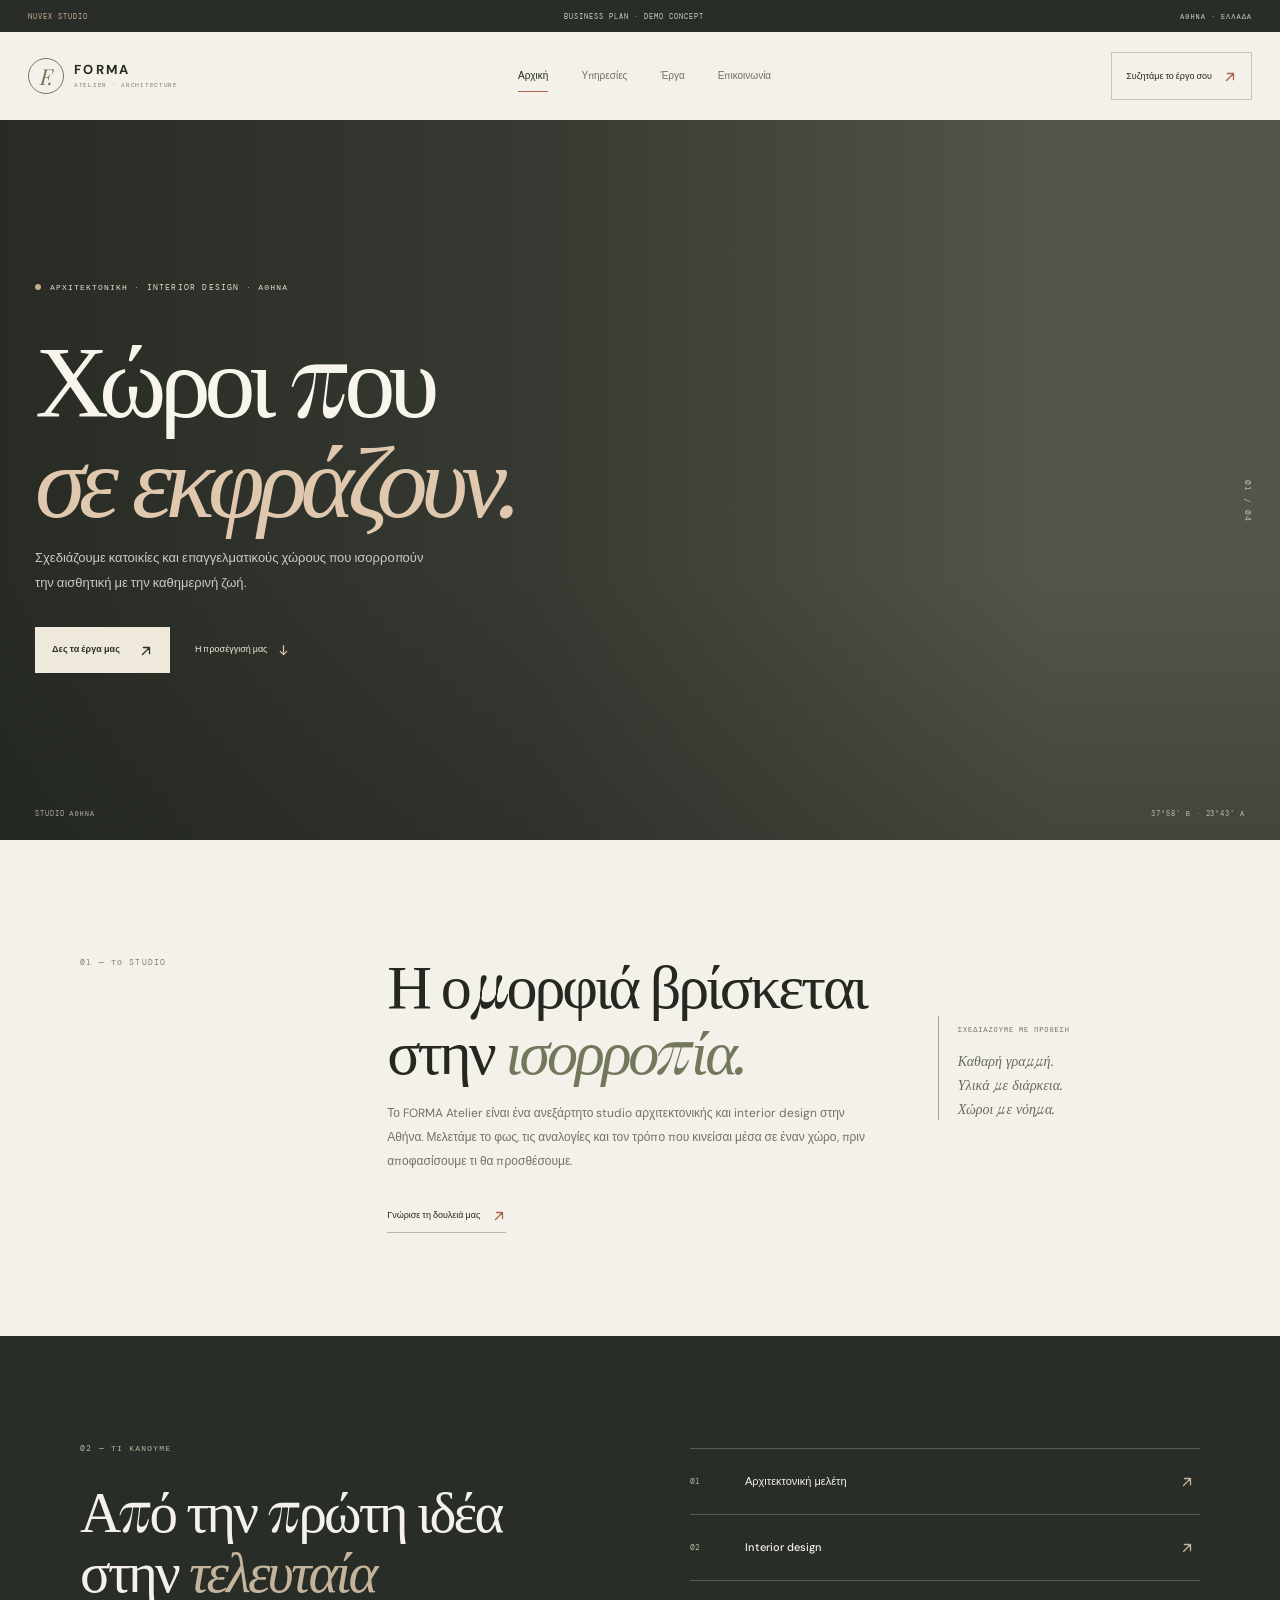
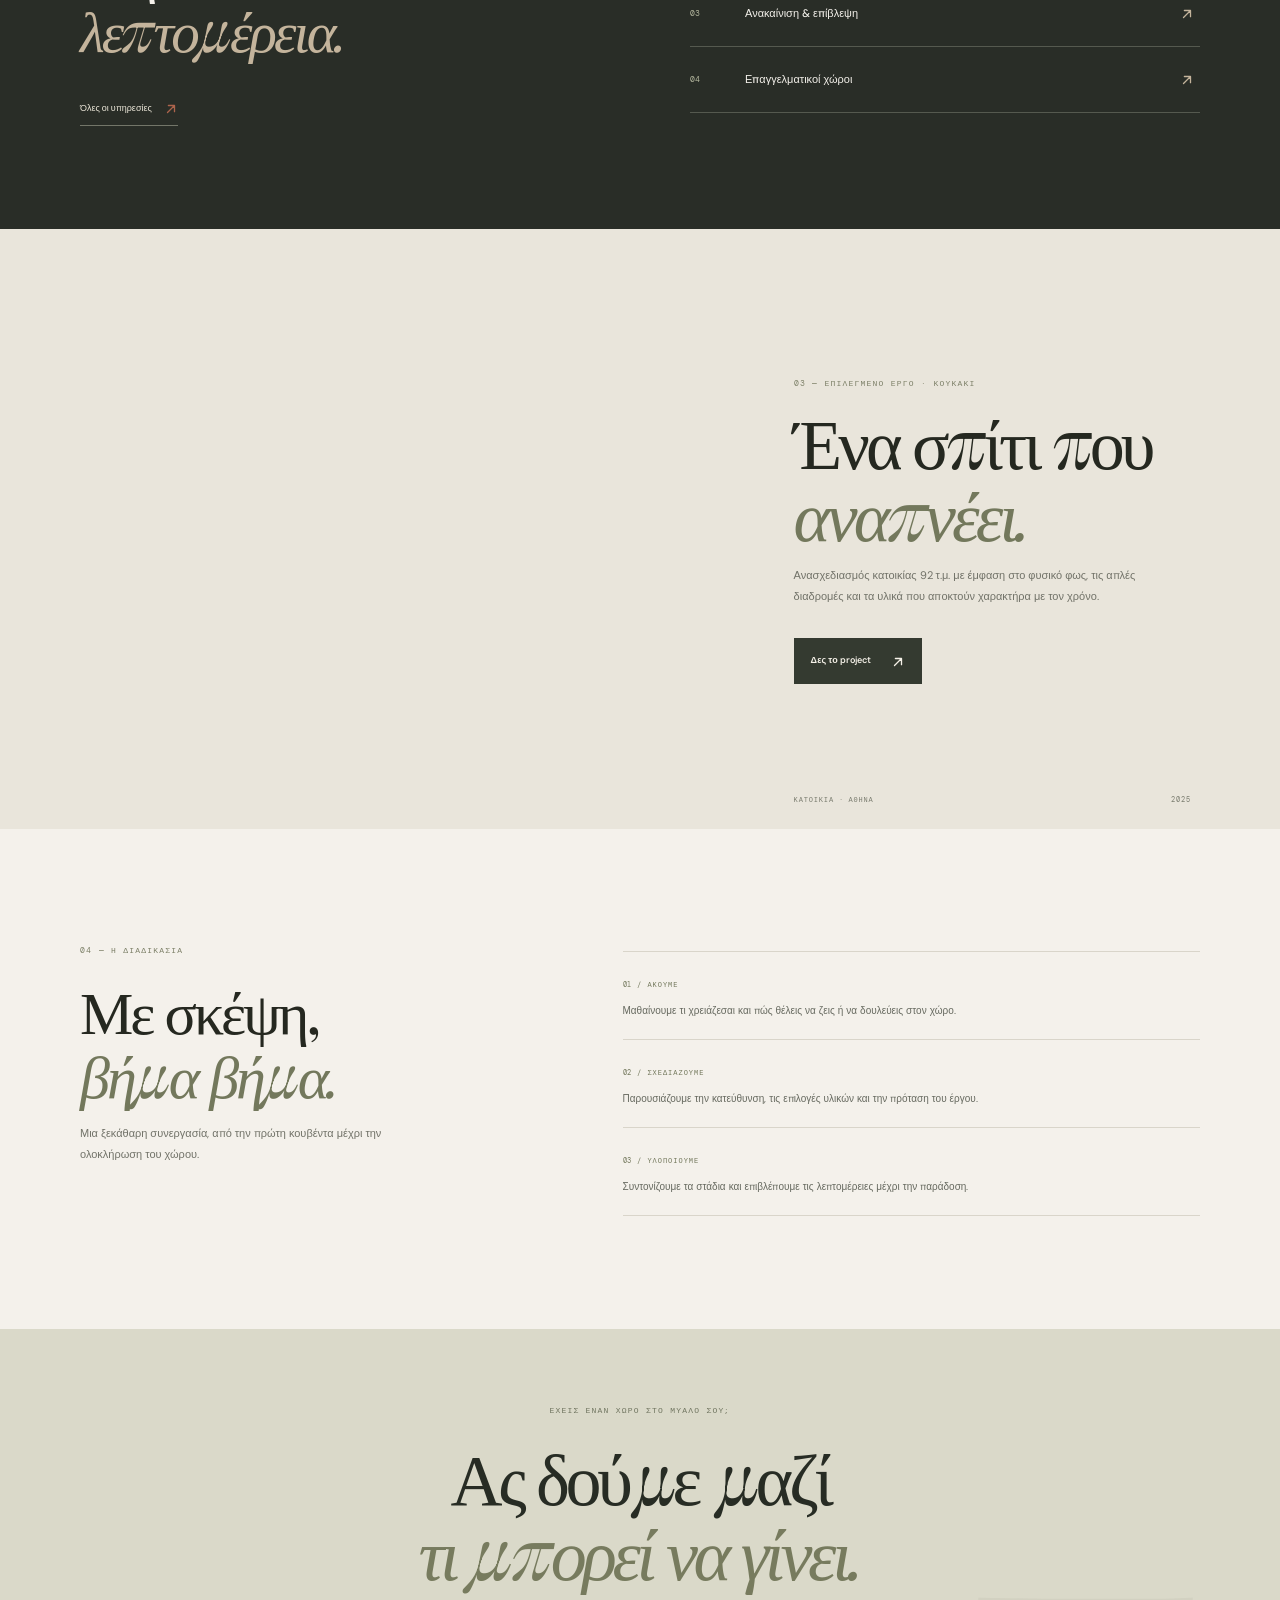
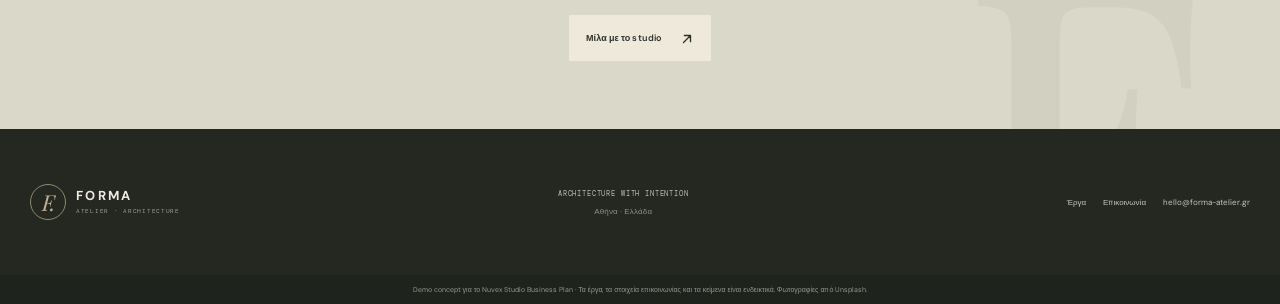
==== index.html @ 17fcc485 "Initial commit" ====
<!doctype html>
<html lang="el">
<head>
  <meta charset="utf-8" />
  <meta name="viewport" content="width=device-width, initial-scale=1" />
  <meta name="description" content="Το FORMA Atelier σχεδιάζει κατοικίες και επαγγελματικούς χώρους με ηρεμία, φως και χαρακτήρα." />
  <meta name="robots" content="noindex, nofollow" />
  <meta property="og:title" content="FORMA Atelier — Αρχιτεκτονική & Interior Design" />
  <meta property="og:description" content="Αρχιτεκτονική, interior design και ανακαινίσεις με καθαρή σκέψη και διαχρονικό αποτέλεσμα." />
  <meta property="og:type" content="website" />
  <meta name="theme-color" content="#f4f1eb" />
  <title>FORMA Atelier — Αρχιτεκτονική & Interior Design</title>
  <link rel="preconnect" href="https://fonts.googleapis.com" />
  <link rel="preconnect" href="https://fonts.gstatic.com" crossorigin />
  <link href="https://fonts.googleapis.com/css2?family=DM+Mono:wght@400;500&family=DM+Sans:wght@400;500;600;700&family=Playfair+Display:ital,wght@0,400;0,500;1,400;1,500&display=swap" rel="stylesheet" />
  <link rel="stylesheet" href="styles.css" />
</head>
<body>
  <div class="forma-demo-notice"><span>NUVEX STUDIO</span><span>BUSINESS PLAN · DEMO CONCEPT</span><span>ΑΘΗΝΑ · ΕΛΛΑΔΑ</span></div>
  <header class="forma-header">
    <a class="forma-logo" href="index.html" aria-label="FORMA Atelier, αρχική"><span class="forma-logo-mark">F.</span><span>FORMA<small>ATELIER · ARCHITECTURE</small></span></a>
    <nav class="forma-nav" id="forma-navigation" aria-label="Κύρια πλοήγηση"><a class="active" aria-current="page" href="index.html">Αρχική</a><a href="services.html">Υπηρεσίες</a><a href="projects.html">Έργα</a><a href="contact.html">Επικοινωνία</a></nav>
    <a class="forma-header-cta" href="contact.html">Συζητάμε το έργο σου <span><svg class="forma-arrow-icon forma-arrow-up-right" viewBox="0 0 16 16" aria-hidden="true"><path d="M4 12 12 4M5 4h7v7" /></svg></span></a>
    <button class="forma-menu-toggle" type="button" aria-expanded="false" aria-controls="forma-navigation" aria-label="Άνοιγμα μενού"><i></i><i></i></button>
  </header>

  <main>
    <section class="forma-hero">
      <div class="forma-hero-image" role="img" aria-label="Φωτεινό καθιστικό με φυσικά υλικά και μεγάλα παράθυρα"></div>
      <div class="forma-hero-shade"></div>
      <div class="forma-hero-copy"><span class="forma-overline"><i></i> ΑΡΧΙΤΕΚΤΟΝΙΚΗ · INTERIOR DESIGN · ΑΘΗΝΑ</span><h1>Χώροι που<br /><em>σε εκφράζουν.</em></h1><p>Σχεδιάζουμε κατοικίες και επαγγελματικούς χώρους που ισορροπούν την αισθητική με την καθημερινή ζωή.</p><div class="forma-hero-actions"><a class="forma-button forma-button-light" href="projects.html">Δες τα έργα μας <span><svg class="forma-arrow-icon forma-arrow-up-right" viewBox="0 0 16 16" aria-hidden="true"><path d="M4 12 12 4M5 4h7v7" /></svg></span></a><a class="forma-text-link" href="services.html">Η προσέγγισή μας <span><svg class="forma-arrow-icon forma-arrow-down" viewBox="0 0 16 16" aria-hidden="true"><path d="M8 2v11m-4-4 4 4 4-4" /></svg></span></a></div></div>
      <div class="forma-hero-meta"><span>STUDIO ΑΘΗΝΑ</span><span>37°58&apos; Β · 23°43&apos; Α</span></div>
      <span class="forma-hero-index">01 / 04</span>
    </section>

    <section class="forma-intro section-frame" id="studio">
      <span class="forma-kicker">01 — ΤΟ STUDIO</span>
      <div class="forma-intro-copy"><h2>Η ομορφιά βρίσκεται<br />στην <em>ισορροπία.</em></h2><p>Το FORMA Atelier είναι ένα ανεξάρτητο studio αρχιτεκτονικής και interior design στην Αθήνα. Μελετάμε το φως, τις αναλογίες και τον τρόπο που κινείσαι μέσα σε έναν χώρο, πριν αποφασίσουμε τι θα προσθέσουμε.</p><a class="forma-inline-link" href="services.html">Γνώρισε τη δουλειά μας <span><svg class="forma-arrow-icon forma-arrow-up-right" viewBox="0 0 16 16" aria-hidden="true"><path d="M4 12 12 4M5 4h7v7" /></svg></span></a></div>
      <div class="forma-intro-note"><span>ΣΧΕΔΙΑΖΟΥΜΕ ΜΕ ΠΡΟΘΕΣΗ</span><p>Καθαρή γραμμή.<br />Υλικά με διάρκεια.<br />Χώροι με νόημα.</p></div>
    </section>

    <section class="forma-service-band">
      <div class="section-frame forma-service-inner"><div><span class="forma-kicker">02 — ΤΙ ΚΑΝΟΥΜΕ</span><h2>Από την πρώτη ιδέα<br />στην <em>τελευταία λεπτομέρεια.</em></h2><a class="forma-inline-link" href="services.html">Όλες οι υπηρεσίες <span><svg class="forma-arrow-icon forma-arrow-up-right" viewBox="0 0 16 16" aria-hidden="true"><path d="M4 12 12 4M5 4h7v7" /></svg></span></a></div><div class="forma-service-list"><a href="services.html#architecture"><span>01</span><strong>Αρχιτεκτονική μελέτη</strong><i><svg class="forma-arrow-icon forma-arrow-up-right" viewBox="0 0 16 16" aria-hidden="true"><path d="M4 12 12 4M5 4h7v7" /></svg></i></a><a href="services.html#interior"><span>02</span><strong>Interior design</strong><i><svg class="forma-arrow-icon forma-arrow-up-right" viewBox="0 0 16 16" aria-hidden="true"><path d="M4 12 12 4M5 4h7v7" /></svg></i></a><a href="services.html#renovation"><span>03</span><strong>Ανακαίνιση & επίβλεψη</strong><i><svg class="forma-arrow-icon forma-arrow-up-right" viewBox="0 0 16 16" aria-hidden="true"><path d="M4 12 12 4M5 4h7v7" /></svg></i></a><a href="services.html#commercial"><span>04</span><strong>Επαγγελματικοί χώροι</strong><i><svg class="forma-arrow-icon forma-arrow-up-right" viewBox="0 0 16 16" aria-hidden="true"><path d="M4 12 12 4M5 4h7v7" /></svg></i></a></div></div>
    </section>

    <section class="forma-feature-project">
      <div class="forma-feature-image" role="img" aria-label="Σύγχρονο σπίτι με απλή αρχιτεκτονική και φυσικό φως"></div>
      <div class="forma-feature-copy"><span class="forma-kicker">03 — ΕΠΙΛΕΓΜΕΝΟ ΕΡΓΟ · ΚΟΥΚΑΚΙ</span><h2>Ένα σπίτι που<br /><em>αναπνέει.</em></h2><p>Ανασχεδιασμός κατοικίας 92 τ.μ. με έμφαση στο φυσικό φως, τις απλές διαδρομές και τα υλικά που αποκτούν χαρακτήρα με τον χρόνο.</p><a class="forma-button forma-button-dark" href="projects.html">Δες το project <span><svg class="forma-arrow-icon forma-arrow-up-right" viewBox="0 0 16 16" aria-hidden="true"><path d="M4 12 12 4M5 4h7v7" /></svg></span></a><div class="forma-project-meta"><span>ΚΑΤΟΙΚΙΑ · ΑΘΗΝΑ</span><span>2025</span></div></div>
    </section>

    <section class="forma-process section-frame"><div class="forma-process-heading"><span class="forma-kicker">04 — Η ΔΙΑΔΙΚΑΣΙΑ</span><h2>Με σκέψη,<br /><em>βήμα βήμα.</em></h2><p>Μια ξεκάθαρη συνεργασία, από την πρώτη κουβέντα μέχρι την ολοκλήρωση του χώρου.</p></div><div class="forma-process-steps"><article><span>01 / ΑΚΟΥΜΕ</span><p>Μαθαίνουμε τι χρειάζεσαι και πώς θέλεις να ζεις ή να δουλεύεις στον χώρο.</p></article><article><span>02 / ΣΧΕΔΙΑΖΟΥΜΕ</span><p>Παρουσιάζουμε την κατεύθυνση, τις επιλογές υλικών και την πρόταση του έργου.</p></article><article><span>03 / ΥΛΟΠΟΙΟΥΜΕ</span><p>Συντονίζουμε τα στάδια και επιβλέπουμε τις λεπτομέρειες μέχρι την παράδοση.</p></article></div></section>

    <section class="forma-cta"><div class="forma-cta-inner"><span class="forma-kicker">ΕΧΕΙΣ ΕΝΑΝ ΧΩΡΟ ΣΤΟ ΜΥΑΛΟ ΣΟΥ;</span><h2>Ας δούμε μαζί<br /><em>τι μπορεί να γίνει.</em></h2><a class="forma-button forma-button-light" href="contact.html">Μίλα με το studio <span><svg class="forma-arrow-icon forma-arrow-up-right" viewBox="0 0 16 16" aria-hidden="true"><path d="M4 12 12 4M5 4h7v7" /></svg></span></a></div><span class="forma-cta-mark">F.</span></section>
  </main>

  <footer class="forma-footer"><a class="forma-logo" href="index.html"><span class="forma-logo-mark">F.</span><span>FORMA<small>ATELIER · ARCHITECTURE</small></span></a><div class="forma-footer-center"><span>ARCHITECTURE WITH INTENTION</span><small>Αθήνα · Ελλάδα</small></div><div class="forma-footer-links"><a href="projects.html">Έργα</a><a href="contact.html">Επικοινωνία</a><a href="mailto:hello@forma-atelier.gr">hello@forma-atelier.gr</a></div></footer>
  <div class="forma-demo-disclaimer">Demo concept για το Nuvex Studio Business Plan · Τα έργα, τα στοιχεία επικοινωνίας και τα κείμενα είναι ενδεικτικά. Φωτογραφίες από Unsplash.</div>
  <script src="script.js" defer></script>
</body>
</html>
---- styles.css ----
:root{--paper:#f4f1eb;--paper-deep:#ebe7de;--ink:#252820;--muted:#717268;--olive:#73785c;--rust:#ad644c;--line:#d9d5ca;--dark:#292d27;--dark-muted:#bec0b6;--serif:"Playfair Display",Georgia,serif;--sans:"DM Sans",Arial,sans-serif;--mono:"DM Mono",monospace}
*{box-sizing:border-box}html{scroll-behavior:smooth;scroll-padding-top:24px}body{margin:0;background:var(--paper);color:var(--ink);font:14px/1.65 var(--sans);-webkit-font-smoothing:antialiased}a{color:inherit;text-decoration:none}button,input,select,textarea{font:inherit}button,a,input,select,textarea{ -webkit-tap-highlight-color:transparent}a:focus-visible,button:focus-visible,input:focus-visible,select:focus-visible,textarea:focus-visible{outline:2px solid var(--rust);outline-offset:4px}.forma-demo-notice{height:32px;padding:0 max(28px,calc((100vw - 1360px)/2));display:flex;align-items:center;justify-content:space-between;gap:12px;background:var(--dark);color:#d2d2c6;font:7px var(--mono);letter-spacing:.14em}.forma-demo-notice span:first-child{color:#d4b19c}.forma-header{height:88px;width:min(1360px,calc(100% - 56px));margin:auto;display:flex;align-items:center;justify-content:space-between;gap:28px;position:relative;z-index:20}.forma-logo{display:inline-flex;align-items:center;gap:10px;font-size:13px;font-weight:700;line-height:1;letter-spacing:.18em}.forma-logo-mark{width:36px;height:36px;display:grid;place-items:center;border:1px solid var(--olive);border-radius:50%;font:italic 22px var(--serif);letter-spacing:-.08em;color:var(--olive)}.forma-logo small{display:block;margin-top:5px;color:#747568;font:6px var(--mono);letter-spacing:.12em}.forma-nav{display:flex;align-items:center;gap:33px}.forma-nav a{color:#6f7067;font-size:10px;transition:color .2s}.forma-nav a:hover,.forma-nav a.active{color:var(--ink)}.forma-nav a.active{position:relative}.forma-nav a.active:after{content:"";position:absolute;left:0;right:0;bottom:-8px;height:1px;background:var(--rust)}.forma-header-cta{display:flex;align-items:center;gap:11px;padding:11px 14px;border:1px solid #c9c5b8;font-size:9px;transition:background .2s,border-color .2s}.forma-header-cta:hover{background:#e9e5da;border-color:#a9a58f}.forma-header-cta span{color:var(--rust);font-size:14px}.forma-menu-toggle{display:none}
.forma-hero{height:min(720px,calc(100svh - 120px));min-height:570px;position:relative;display:flex;align-items:center;overflow:hidden;background:#55574b;color:#f8f5ed}.forma-hero-image{position:absolute;inset:0;background:url('https://images.unsplash.com/photo-1560185009-5bf9f2849488?auto=format&fit=crop&w=2200&q=84') center 55%/cover no-repeat;transform:scale(1.01)}.forma-hero-shade{position:absolute;inset:0;background:linear-gradient(90deg,rgba(27,31,26,.78),rgba(27,31,26,.52) 42%,rgba(27,31,26,.03) 82%),linear-gradient(0deg,rgba(24,28,24,.28),transparent 37%)}.forma-hero-copy{width:min(1240px,calc(100% - 70px));position:relative;margin:auto;padding-bottom:13px}.forma-overline,.forma-kicker{display:inline-flex;align-items:center;gap:9px;color:#7d8068;font:8px var(--mono);letter-spacing:.15em}.forma-overline{color:#e5ddce}.forma-overline i{width:6px;height:6px;border-radius:50%;background:#c3ad8b}.forma-hero h1,.forma-page-hero h1{margin:27px 0 21px;font:400 clamp(66px,8vw,106px)/.98 var(--serif);letter-spacing:-.065em}.forma-hero h1 em,.forma-page-hero h1 em{color:#dfc8ad;font-weight:400}.forma-hero-copy>p{max-width:410px;margin:0;color:rgba(248,245,237,.78);font-size:13px;line-height:1.9}.forma-hero-actions{display:flex;align-items:center;gap:25px;margin-top:31px}.forma-button{min-height:46px;display:inline-flex;align-items:center;justify-content:center;gap:19px;padding:0 17px;border:0;font-size:9px;font-weight:600;letter-spacing:.01em;cursor:pointer;transition:transform .2s,background .2s}.forma-button:hover{transform:translateY(-2px)}.forma-button span{font-size:14px}.forma-button-light{background:#eee9db;color:#2b3028}.forma-button-light:hover{background:#fffaf0}.forma-button-dark{background:#343a30;color:#f5f1e8}.forma-button-dark:hover{background:#4a5044}.forma-text-link{display:inline-flex;align-items:center;gap:10px;color:#eee9db;font-size:9px}.forma-text-link span{color:#ddc2a2;font-size:14px}.forma-hero-meta{position:absolute;left:max(35px,calc((100vw - 1240px)/2));right:max(35px,calc((100vw - 1240px)/2));bottom:22px;display:flex;justify-content:space-between;color:rgba(248,245,237,.66);font:7px var(--mono);letter-spacing:.13em}.forma-hero-index{position:absolute;right:27px;top:50%;writing-mode:vertical-rl;color:rgba(248,245,237,.66);font:8px var(--mono);letter-spacing:.13em}
.section-frame{width:min(1120px,calc(100% - 64px));margin-inline:auto}.forma-intro{min-height:440px;padding:110px 0 103px;display:grid;grid-template-columns:.7fr 1.35fr .7fr;gap:45px;align-items:start}.forma-intro .forma-kicker,.forma-process .forma-kicker,.forma-highlights .forma-kicker{padding-top:7px}.forma-intro-copy h2,.forma-service-inner h2,.forma-process h2,.forma-highlights h2{margin:0 0 20px;font:400 clamp(43px,5vw,62px)/1.06 var(--serif);letter-spacing:-.05em}.forma-intro-copy h2 em,.forma-service-inner h2 em,.forma-process h2 em,.forma-highlights h2 em{color:var(--olive);font-weight:400}.forma-intro-copy>p{max-width:490px;color:var(--muted);font-size:12px;line-height:2}.forma-inline-link{display:inline-flex;align-items:center;gap:12px;margin-top:18px;padding-bottom:5px;border-bottom:1px solid #bcb8a8;font-size:9px}.forma-inline-link span{color:var(--rust);font-size:14px}.forma-intro-note{margin:66px 0 0;padding-left:19px;border-left:1px solid #aaa98e}.forma-intro-note>span{color:var(--olive);font:7px var(--mono);letter-spacing:.13em}.forma-intro-note p{margin:10px 0 0;font:italic 14px/1.7 var(--serif);color:#666a5c}
.forma-service-band{padding:99px 0 103px;background:var(--dark);color:var(--paper)}.forma-service-inner{display:grid;grid-template-columns:1fr 1fr;gap:100px;align-items:center}.forma-service-inner .forma-kicker{color:#b3b69c}.forma-service-inner h2{margin-top:20px;font-size:clamp(41px,4.6vw,57px)}.forma-service-inner h2 em{color:#c4b49c}.forma-service-inner .forma-inline-link{border-color:#737669;color:#eee9db}.forma-service-list{border-top:1px solid #55594f}.forma-service-list>a{min-height:66px;display:grid;grid-template-columns:43px 1fr 20px;align-items:center;gap:12px;border-bottom:1px solid #55594f;transition:padding .2s}.forma-service-list>a:hover{padding-inline:7px}.forma-service-list>a span{color:#b5b89f;font:8px var(--mono)}.forma-service-list>a strong{font-size:11px;font-weight:500}.forma-service-list>a i{font-style:normal;color:#c4b49c;font-size:15px}
.forma-feature-project{min-height:600px;display:grid;grid-template-columns:1.1fr .9fr;background:#e9e5db}.forma-feature-image{min-height:600px;background:url('https://images.unsplash.com/photo-1790213680570-79cb3f02d4d2?auto=format&fit=crop&w=1300&q=82') center/cover no-repeat}.forma-feature-copy{position:relative;padding:90px clamp(35px,7vw,110px) 86px;display:flex;flex-direction:column;align-items:flex-start;justify-content:center}.forma-feature-copy h2{margin:17px 0;font:400 clamp(48px,5.5vw,70px)/1.02 var(--serif);letter-spacing:-.055em}.forma-feature-copy h2 em{color:var(--olive);font-weight:400}.forma-feature-copy>p{max-width:390px;margin:0 0 15px;color:var(--muted);font-size:11px;line-height:1.9}.forma-feature-copy .forma-button{margin-top:16px}.forma-project-meta{position:absolute;left:clamp(35px,7vw,110px);right:clamp(35px,7vw,110px);bottom:25px;display:flex;justify-content:space-between;color:#7b7d70;font:7px var(--mono);letter-spacing:.12em}
.forma-process{padding:108px 0 113px;display:grid;grid-template-columns:.9fr 1.1fr;gap:70px}.forma-process h2{margin:18px 0;font-size:clamp(44px,5vw,60px)}.forma-process-heading>p{max-width:330px;color:var(--muted);font-size:11px;line-height:1.9}.forma-process-steps{padding-top:14px;display:grid;grid-template-columns:1fr;align-content:center}.forma-process-steps article{padding:19px 0;border-bottom:1px solid var(--line)}.forma-process-steps article:first-child{border-top:1px solid var(--line)}.forma-process-steps article>span{color:var(--olive);font:7px var(--mono);letter-spacing:.14em}.forma-process-steps article>p{max-width:470px;margin:8px 0 0;color:#66695f;font-size:10px;line-height:1.8}
.forma-cta{min-height:400px;position:relative;overflow:hidden;display:grid;place-items:center;background:#dad9c9;color:#272c24}.forma-cta-inner{position:relative;z-index:1;text-align:center}.forma-cta .forma-kicker{color:#707560}.forma-cta h2{margin:18px 0 27px;font:400 clamp(48px,6vw,72px)/1.04 var(--serif);letter-spacing:-.06em}.forma-cta h2 em{color:#777b5e;font-weight:400}.forma-cta-mark{position:absolute;right:8%;bottom:-160px;color:rgba(76,82,62,.055);font:500 420px/.8 var(--serif);letter-spacing:-.13em}
.forma-footer{min-height:146px;padding:27px max(30px,calc((100vw - 1360px)/2));display:flex;align-items:center;justify-content:space-between;gap:24px;background:#242820;color:#eeeae1}.forma-footer .forma-logo-mark{border-color:#8b8e70;color:#c0b292}.forma-footer .forma-logo small{color:#a2a398}.forma-footer-center{text-align:center;color:#bdbdad;font:7px var(--mono);letter-spacing:.12em}.forma-footer-center small{display:block;margin-top:8px;color:#8e9084;font:8px var(--sans);letter-spacing:.02em}.forma-footer-links{display:flex;align-items:center;gap:17px;color:#c7c7bb;font-size:8px}.forma-footer-links a:hover{color:white}.forma-demo-disclaimer{padding:9px 18px;background:#1f231d;color:#96998e;text-align:center;font-size:7px;line-height:1.6}.forma-demo-disclaimer a{color:#c5b69d;text-decoration:underline;text-underline-offset:2px}
/* Inner pages */
.forma-page-hero{width:min(1120px,calc(100% - 64px));margin:auto;padding:96px 0 79px}.forma-page-hero .forma-kicker{color:var(--olive)}.forma-page-hero h1{margin:21px 0 17px;font-size:clamp(55px,7.3vw,86px)}.forma-page-hero h1 em{color:var(--olive)}.forma-page-hero>p{max-width:510px;margin:0;color:var(--muted);font-size:12px;line-height:1.9}.forma-services-list{width:min(1120px,calc(100% - 64px));margin:0 auto 105px;border-top:1px solid var(--line)}.forma-services-list article{display:grid;grid-template-columns:58px 1.1fr .8fr;gap:30px;padding:36px 0 38px;border-bottom:1px solid var(--line)}.forma-service-number{padding-top:2px;color:var(--rust);font:9px var(--mono)}.forma-services-list .forma-kicker{font-size:7px}.forma-services-list h2{margin:10px 0 9px;font:400 25px/1.2 var(--serif)}.forma-services-list article>div>p{max-width:490px;margin:0;color:var(--muted);font-size:10px;line-height:1.9}.forma-services-list ul{align-self:center;list-style:none;padding:0;margin:0;display:grid;gap:9px}.forma-services-list li{position:relative;padding-left:14px;color:#696b62;font-size:9px}.forma-services-list li:before{content:"";position:absolute;left:0;top:.68em;width:4px;height:4px;border-radius:50%;background:#a2a484}
.forma-projects-grid{width:min(1200px,calc(100% - 64px));margin:0 auto 75px;display:grid;grid-template-columns:1fr 1fr;gap:54px 23px}.forma-project-card{display:block}.forma-project-photo{height:350px;background-position:center;background-size:cover;transition:filter .3s,transform .3s}.forma-project-card:hover .forma-project-photo{filter:saturate(1.04);transform:translateY(-3px)}.project-card-large .forma-project-photo{height:445px}.project-photo-one{background-image:url('https://images.unsplash.com/photo-1560185009-5bf9f2849488?auto=format&fit=crop&w=1200&q=82')}.project-photo-two{background-image:url('https://images.unsplash.com/photo-1790213680570-79cb3f02d4d2?auto=format&fit=crop&w=1100&q=82')}.project-photo-three{background-image:url('https://images.unsplash.com/photo-1768609239321-1cfe14893e80?auto=format&fit=crop&w=1100&q=82')}.project-photo-four{background-image:url('https://images.unsplash.com/photo-1724582586529-62622e50c0b3?auto=format&fit=crop&w=1200&q=82')}.forma-project-caption{display:flex;justify-content:space-between;gap:18px;padding-top:14px}.forma-project-caption div>span{color:#7d806b;font:7px var(--mono);letter-spacing:.13em}.forma-project-caption h2{margin:5px 0 0;font:400 22px/1.2 var(--serif)}.forma-project-caption>span{padding-top:2px;color:#76786d;font:8px var(--mono);white-space:nowrap}.forma-project-note{width:min(1120px,calc(100% - 64px));margin:0 auto 100px;padding:23px 0;border-top:1px solid var(--line);display:flex;justify-content:space-between;align-items:center;gap:25px}.forma-project-note>p{margin:0;font:italic 18px var(--serif);color:#65685d}.forma-project-note>p a{color:#343a30;border-bottom:1px solid #aaa995;padding-bottom:3px}.forma-project-note>p a span{color:var(--rust);font:13px var(--sans)}
.forma-contact-title{padding-bottom:47px}.forma-contact-layout{width:min(1120px,calc(100% - 64px));margin:0 auto 106px;padding-top:28px;border-top:1px solid var(--line);display:grid;grid-template-columns:.7fr 1.3fr;gap:96px}.forma-contact-details{padding-top:6px;display:grid;grid-template-columns:1fr 1fr;align-content:start;gap:34px 22px}.forma-contact-details>div>p{margin:10px 0 0;color:#53564d;font-size:10px;line-height:1.9}.forma-contact-details a{border-bottom:1px solid #b5b4a6}.forma-contact-details>div>a{display:inline-block;margin-top:9px;color:#747762;font-size:8px}.forma-contact-details .forma-contact-note{grid-column:1/-1;padding-top:23px;border-top:1px solid var(--line)}.forma-contact-note>span{color:var(--olive);font:7px var(--mono);letter-spacing:.12em}.forma-contact-note>p{max-width:360px;margin-top:10px!important;color:var(--muted)!important}.forma-contact-form{padding:29px 32px 30px;border:1px solid #d8d3c7;background:#ede9e0}.forma-form-intro{margin-bottom:23px}.forma-form-intro .forma-kicker{color:var(--olive)}.forma-form-intro p{margin:7px 0 0;color:#77796e;font-size:9px}.forma-contact-form>label{display:grid;gap:7px;margin-top:15px;color:#4f5248;font-size:9px}.forma-contact-form input,.forma-contact-form select,.forma-contact-form textarea{width:100%;min-height:43px;padding:11px 12px;border:1px solid #d2cec3;border-radius:0;background:#f7f4ed;color:#35382f;font-size:10px}.forma-contact-form textarea{resize:vertical;min-height:100px}.forma-contact-form input::placeholder,.forma-contact-form textarea::placeholder{color:#9b9b8f}.forma-contact-form .forma-button{margin-top:20px}.forma-form-hint{margin:14px 0 0;color:#77796e;font-size:8px}.forma-form-result{margin-top:14px;padding:10px 12px;border-left:2px solid var(--olive);background:#e1e3d7;color:#45493e;font-size:9px}.forma-form-result[hidden]{display:none}
@media(max-width:900px){.forma-nav{gap:20px}.forma-header{width:calc(100% - 40px)}.forma-hero{min-height:540px}.forma-service-inner{gap:55px}.forma-feature-copy{padding-inline:48px}.forma-contact-layout{gap:48px}}
@media(max-width:680px){html{scroll-padding-top:16px}.forma-demo-notice{height:30px;padding-inline:12px;font-size:5px;letter-spacing:.09em}.forma-header{height:72px;width:calc(100% - 32px);gap:10px}.forma-logo{font-size:12px;gap:8px}.forma-logo-mark{width:32px;height:32px;font-size:19px}.forma-logo small{font-size:5px}.forma-nav{display:none}.forma-nav.is-open{position:absolute;top:71px;left:-16px;right:-16px;display:flex;flex-direction:column;align-items:stretch;gap:0;padding:8px 20px 15px;background:var(--paper);border-block:1px solid var(--line);box-shadow:0 17px 28px rgba(29,33,26,.12)}.forma-nav.is-open a{padding:12px 0;border-bottom:1px solid var(--line);font-size:11px}.forma-nav.is-open a:last-child{border:0}.forma-header-cta{margin-left:auto;padding:9px;font-size:7px;gap:6px}.forma-header-cta span{font-size:12px}.forma-menu-toggle{width:34px;height:34px;display:grid;align-content:center;justify-items:center;gap:5px;border:1px solid #cbc7ba;background:transparent}.forma-menu-toggle i{width:15px;height:1px;background:#3f4339;transition:transform .2s}.forma-menu-toggle[aria-expanded=true] i:first-child{transform:translateY(3px) rotate(45deg)}.forma-menu-toggle[aria-expanded=true] i:last-child{transform:translateY(-3px) rotate(-45deg)}.forma-hero{height:680px;min-height:0;max-height:calc(100svh - 102px);background:#55574b}.forma-hero-image{background-position:58% center}.forma-hero-shade{background:linear-gradient(90deg,rgba(27,31,26,.74),rgba(27,31,26,.41) 75%,rgba(27,31,26,.18)),linear-gradient(0deg,rgba(24,28,24,.34),transparent 48%)}.forma-hero-copy{width:calc(100% - 40px);padding-bottom:15px}.forma-overline{font-size:6px;letter-spacing:.12em}.forma-hero h1{margin:22px 0 17px;font-size:clamp(54px,13vw,76px)}.forma-hero-copy>p{max-width:350px;font-size:11px}.forma-hero-actions{gap:16px;margin-top:23px}.forma-button{min-height:43px;padding-inline:13px;font-size:8px;gap:12px}.forma-text-link{font-size:8px;gap:7px}.forma-hero-meta{left:20px;right:20px;bottom:16px;font-size:6px}.forma-hero-index{right:9px;font-size:6px}.section-frame{width:calc(100% - 40px)}.forma-intro{min-height:0;padding:68px 0 74px;grid-template-columns:1fr;gap:19px}.forma-intro .forma-kicker{padding:0}.forma-intro-copy h2,.forma-service-inner h2,.forma-process h2,.forma-highlights h2{font-size:clamp(42px,10vw,53px)}.forma-intro-copy h2{margin-bottom:14px}.forma-intro-copy>p{font-size:10px;line-height:1.9}.forma-intro-note{margin:5px 0 0;padding:14px 0 0;border-left:0;border-top:1px solid #aaa98e}.forma-intro-note p{font-size:12px}.forma-service-band{padding:70px 0}.forma-service-inner{grid-template-columns:1fr;gap:28px}.forma-service-inner h2{margin-top:13px}.forma-service-list>a{min-height:60px;grid-template-columns:34px 1fr 18px}.forma-service-list>a strong{font-size:10px}.forma-feature-project{grid-template-columns:1fr}.forma-feature-image{min-height:340px;height:60vw}.forma-feature-copy{min-height:355px;padding:45px 22px 72px}.forma-feature-copy h2{font-size:53px}.forma-feature-copy>p{font-size:10px}.forma-project-meta{left:22px;right:22px;bottom:21px;font-size:6px}.forma-process{padding:72px 0;grid-template-columns:1fr;gap:20px}.forma-process h2{margin:12px 0}.forma-process-heading>p{font-size:10px}.forma-process-steps{padding-top:2px}.forma-process-steps article{padding:16px 0}.forma-process-steps article>p{font-size:9px}.forma-cta{min-height:340px}.forma-cta h2{font-size:clamp(43px,11vw,58px)}.forma-cta-mark{right:-9%;bottom:-70px;font-size:250px}.forma-footer{padding:25px 20px;display:grid;grid-template-columns:1fr auto;gap:20px 12px}.forma-footer-center{grid-column:1/-1;grid-row:2;text-align:left}.forma-footer-links{grid-column:1/-1;grid-row:3;display:flex;flex-wrap:wrap;gap:11px 17px;font-size:8px}.forma-demo-disclaimer{font-size:6px}.forma-page-hero{width:calc(100% - 40px);padding:69px 0 47px}.forma-page-hero h1{margin:17px 0;font-size:clamp(48px,11vw,65px)}.forma-page-hero>p{font-size:10px}.forma-services-list{width:calc(100% - 40px);margin-bottom:70px}.forma-services-list article{grid-template-columns:28px 1fr;gap:10px 12px;padding:25px 0}.forma-service-number{grid-row:1/3}.forma-services-list article>div{grid-column:2}.forma-services-list h2{font-size:21px}.forma-services-list article>div>p{font-size:9px}.forma-services-list ul{grid-column:2;gap:7px;margin-top:8px}.forma-services-list li{font-size:8px}.forma-projects-grid{width:calc(100% - 40px);margin-bottom:45px;grid-template-columns:1fr;gap:31px}.forma-project-photo,.project-card-large .forma-project-photo{height:64vw;min-height:230px;max-height:340px}.forma-project-caption h2{font-size:19px}.forma-project-note{width:calc(100% - 40px);margin-bottom:70px;align-items:flex-start;flex-direction:column;gap:12px}.forma-project-note>p{font-size:15px}.forma-contact-title{padding-bottom:34px}.forma-contact-layout{width:calc(100% - 40px);margin-bottom:72px;padding-top:22px;grid-template-columns:1fr;gap:28px}.forma-contact-details{gap:24px 14px}.forma-contact-details>div>p{font-size:9px}.forma-contact-form{padding:21px 18px}.forma-form-intro p{font-size:8px}}
.forma-arrow-icon{display:inline-block;width:14px;height:14px;fill:none;stroke:currentColor;stroke-width:1.5;stroke-linecap:round;stroke-linejoin:round;vertical-align:middle;flex:none;transition:transform .2s ease}
.forma-arrow-down{width:13px;height:13px}
.forma-header-cta:hover .forma-arrow-icon,.forma-button:hover .forma-arrow-icon,.forma-inline-link:hover .forma-arrow-icon,.forma-service-list>a:hover .forma-arrow-icon,.forma-project-note a:hover .forma-arrow-icon{transform:translate(2px,-2px)}
.forma-text-link:hover .forma-arrow-down{transform:translateY(3px)}
@media(max-width:680px){.forma-arrow-icon{width:13px;height:13px}.forma-arrow-down{width:12px;height:12px}}
@media(prefers-reduced-motion:reduce){*,*::before,*::after{scroll-behavior:auto!important;transition-duration:.01ms!important}}
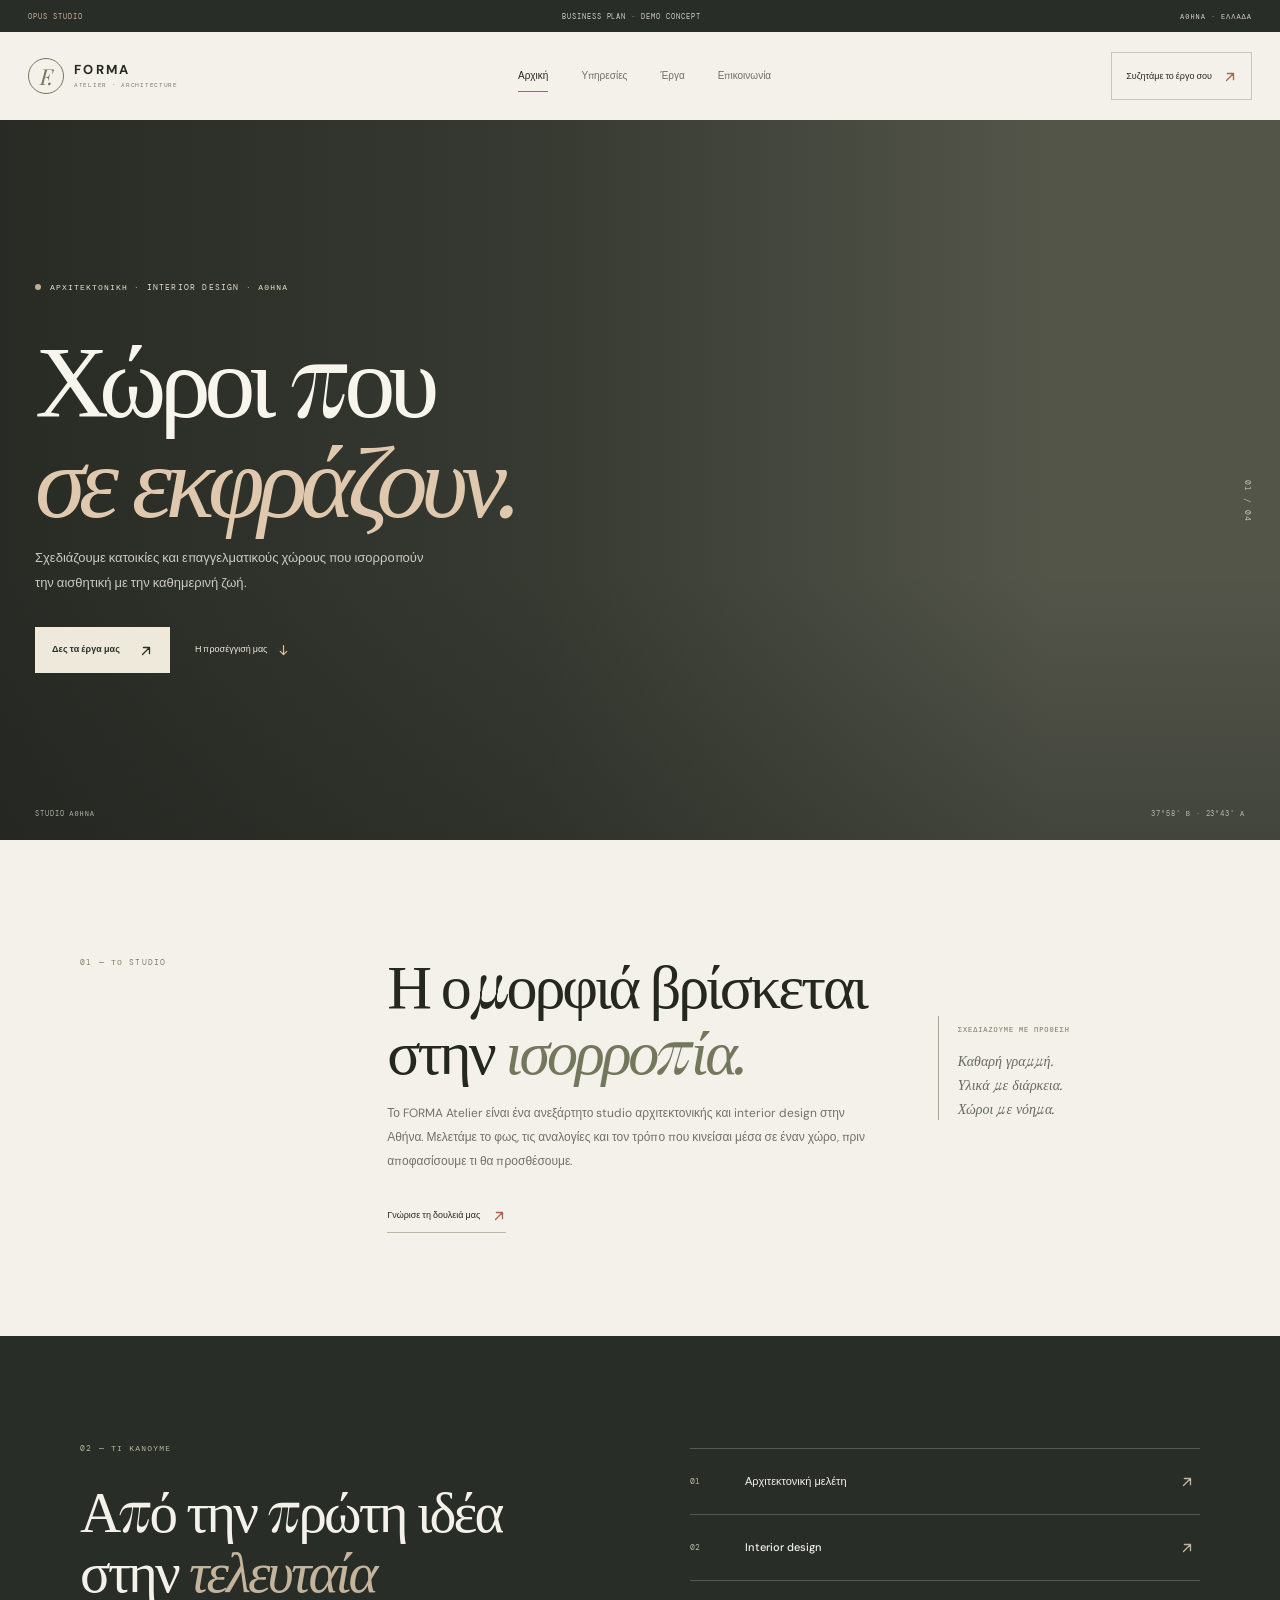
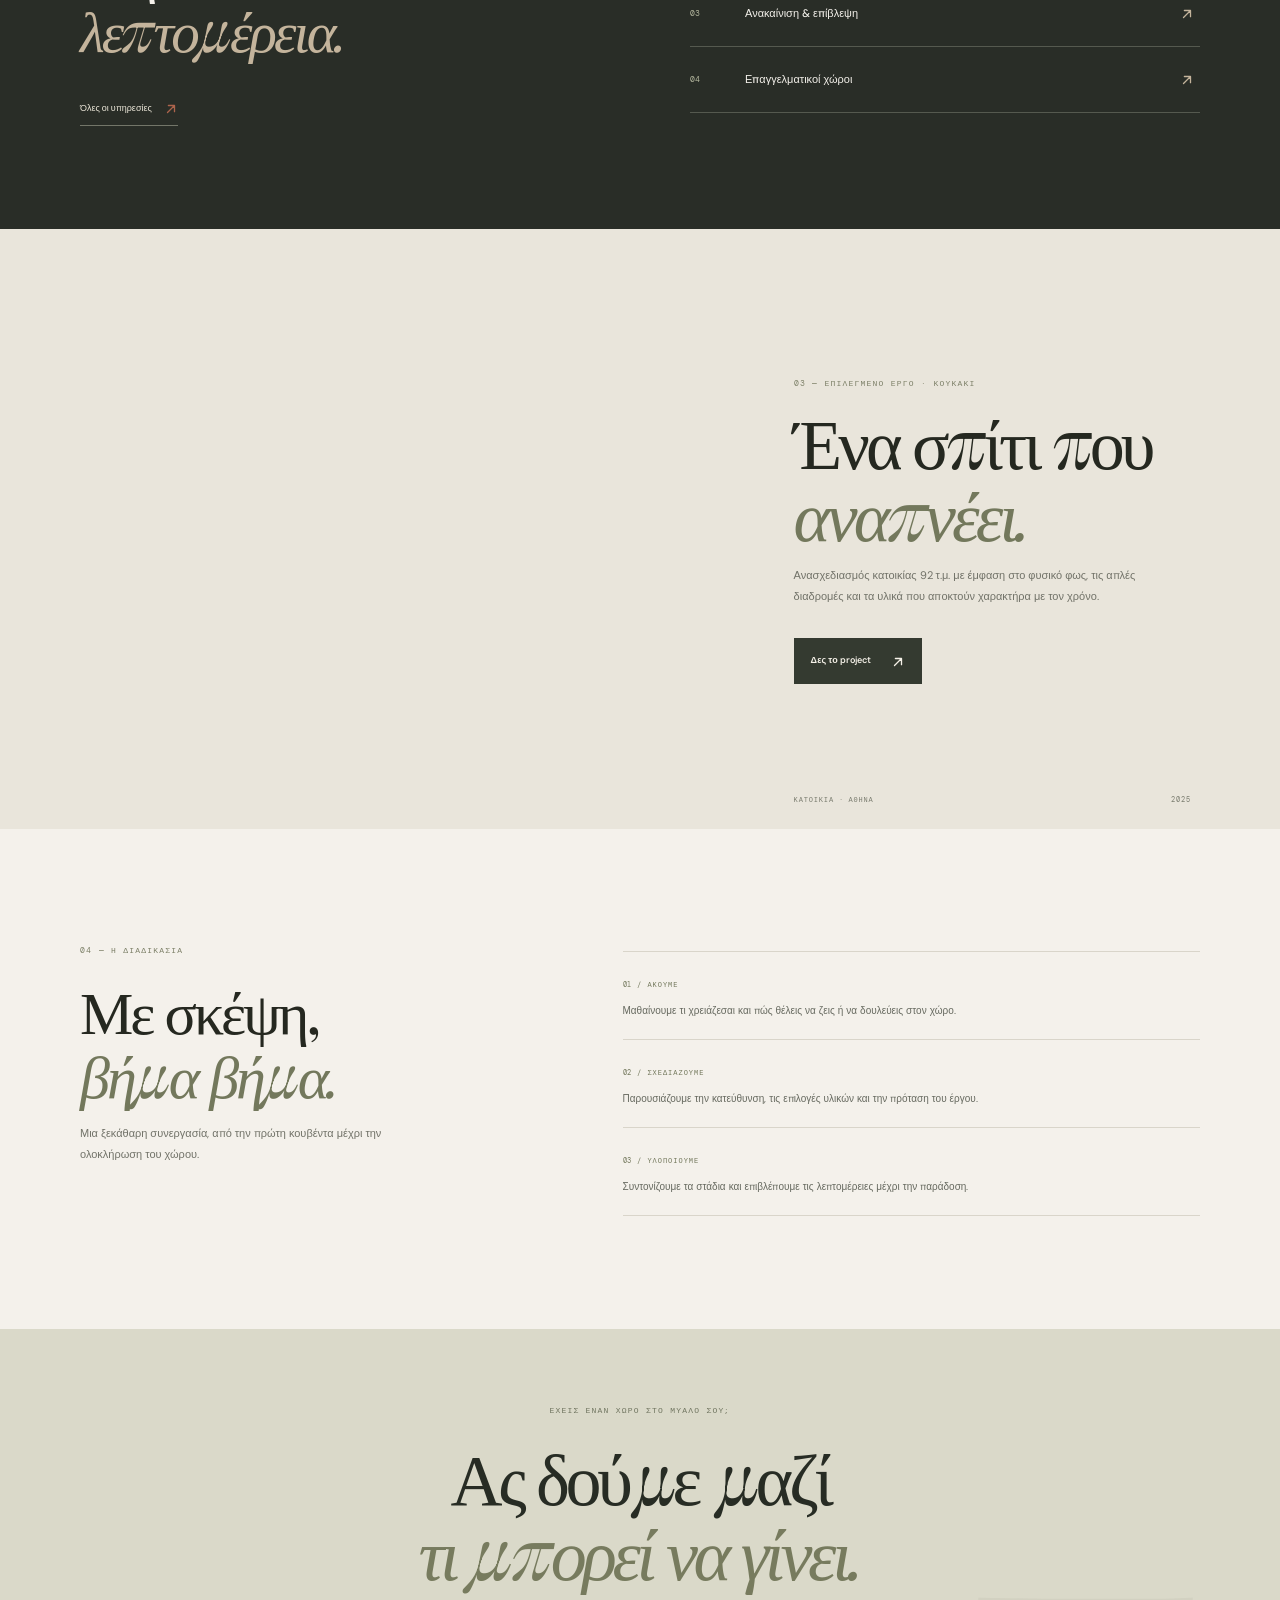
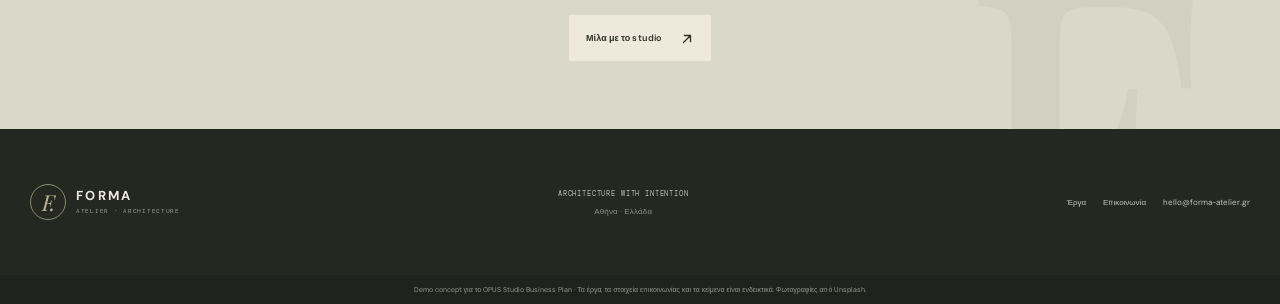
==== commit f2df34f8: "Rebrand Business demo as OPUS Studio" ====
--- a/index.html
+++ b/index.html
@@ -16,7 +16,7 @@
   <link rel="stylesheet" href="styles.css" />
 </head>
 <body>
-  <div class="forma-demo-notice"><span>NUVEX STUDIO</span><span>BUSINESS PLAN · DEMO CONCEPT</span><span>ΑΘΗΝΑ · ΕΛΛΑΔΑ</span></div>
+  <div class="forma-demo-notice"><span>OPUS STUDIO</span><span>BUSINESS PLAN · DEMO CONCEPT</span><span>ΑΘΗΝΑ · ΕΛΛΑΔΑ</span></div>
   <header class="forma-header">
     <a class="forma-logo" href="index.html" aria-label="FORMA Atelier, αρχική"><span class="forma-logo-mark">F.</span><span>FORMA<small>ATELIER · ARCHITECTURE</small></span></a>
     <nav class="forma-nav" id="forma-navigation" aria-label="Κύρια πλοήγηση"><a class="active" aria-current="page" href="index.html">Αρχική</a><a href="services.html">Υπηρεσίες</a><a href="projects.html">Έργα</a><a href="contact.html">Επικοινωνία</a></nav>
@@ -54,7 +54,7 @@
   </main>
 
   <footer class="forma-footer"><a class="forma-logo" href="index.html"><span class="forma-logo-mark">F.</span><span>FORMA<small>ATELIER · ARCHITECTURE</small></span></a><div class="forma-footer-center"><span>ARCHITECTURE WITH INTENTION</span><small>Αθήνα · Ελλάδα</small></div><div class="forma-footer-links"><a href="projects.html">Έργα</a><a href="contact.html">Επικοινωνία</a><a href="mailto:hello@forma-atelier.gr">hello@forma-atelier.gr</a></div></footer>
-  <div class="forma-demo-disclaimer">Demo concept για το Nuvex Studio Business Plan · Τα έργα, τα στοιχεία επικοινωνίας και τα κείμενα είναι ενδεικτικά. Φωτογραφίες από Unsplash.</div>
+  <div class="forma-demo-disclaimer">Demo concept για το OPUS Studio Business Plan · Τα έργα, τα στοιχεία επικοινωνίας και τα κείμενα είναι ενδεικτικά. Φωτογραφίες από Unsplash.</div>
   <script src="script.js" defer></script>
 </body>
 </html>
